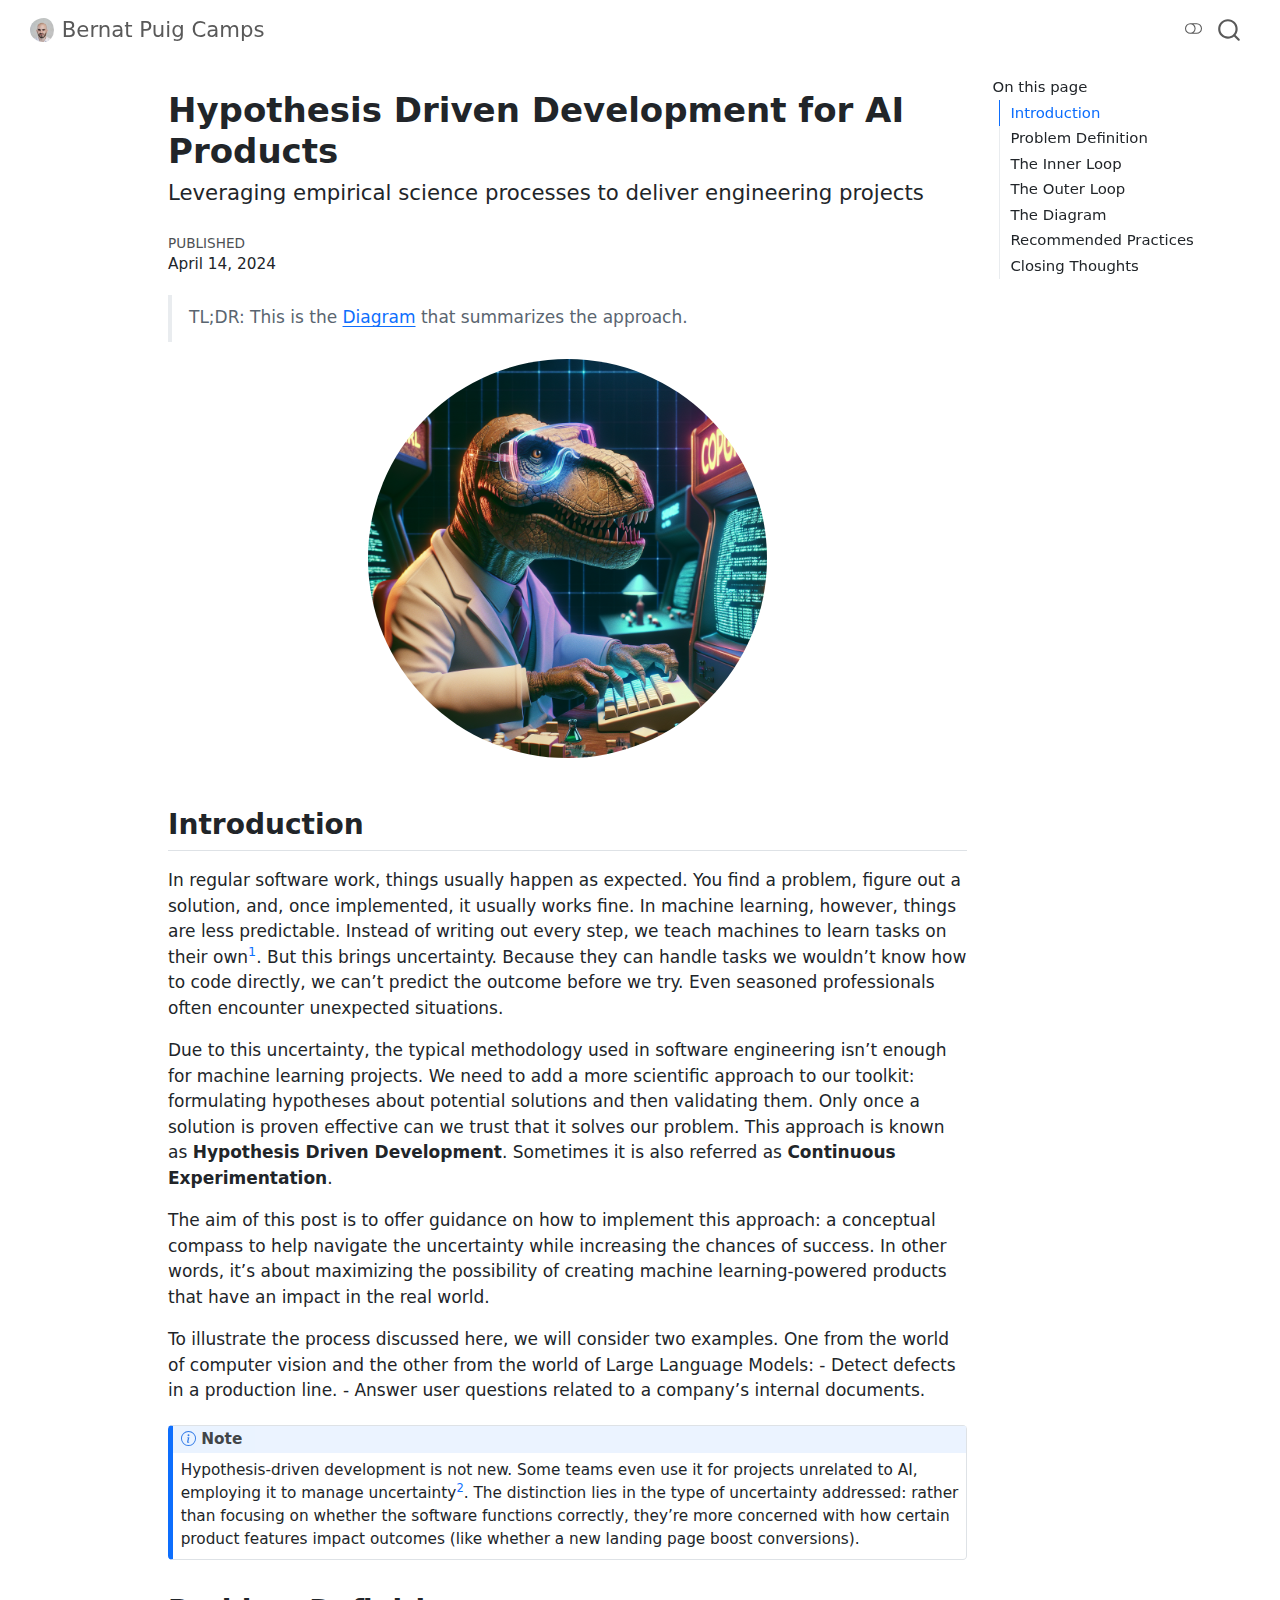
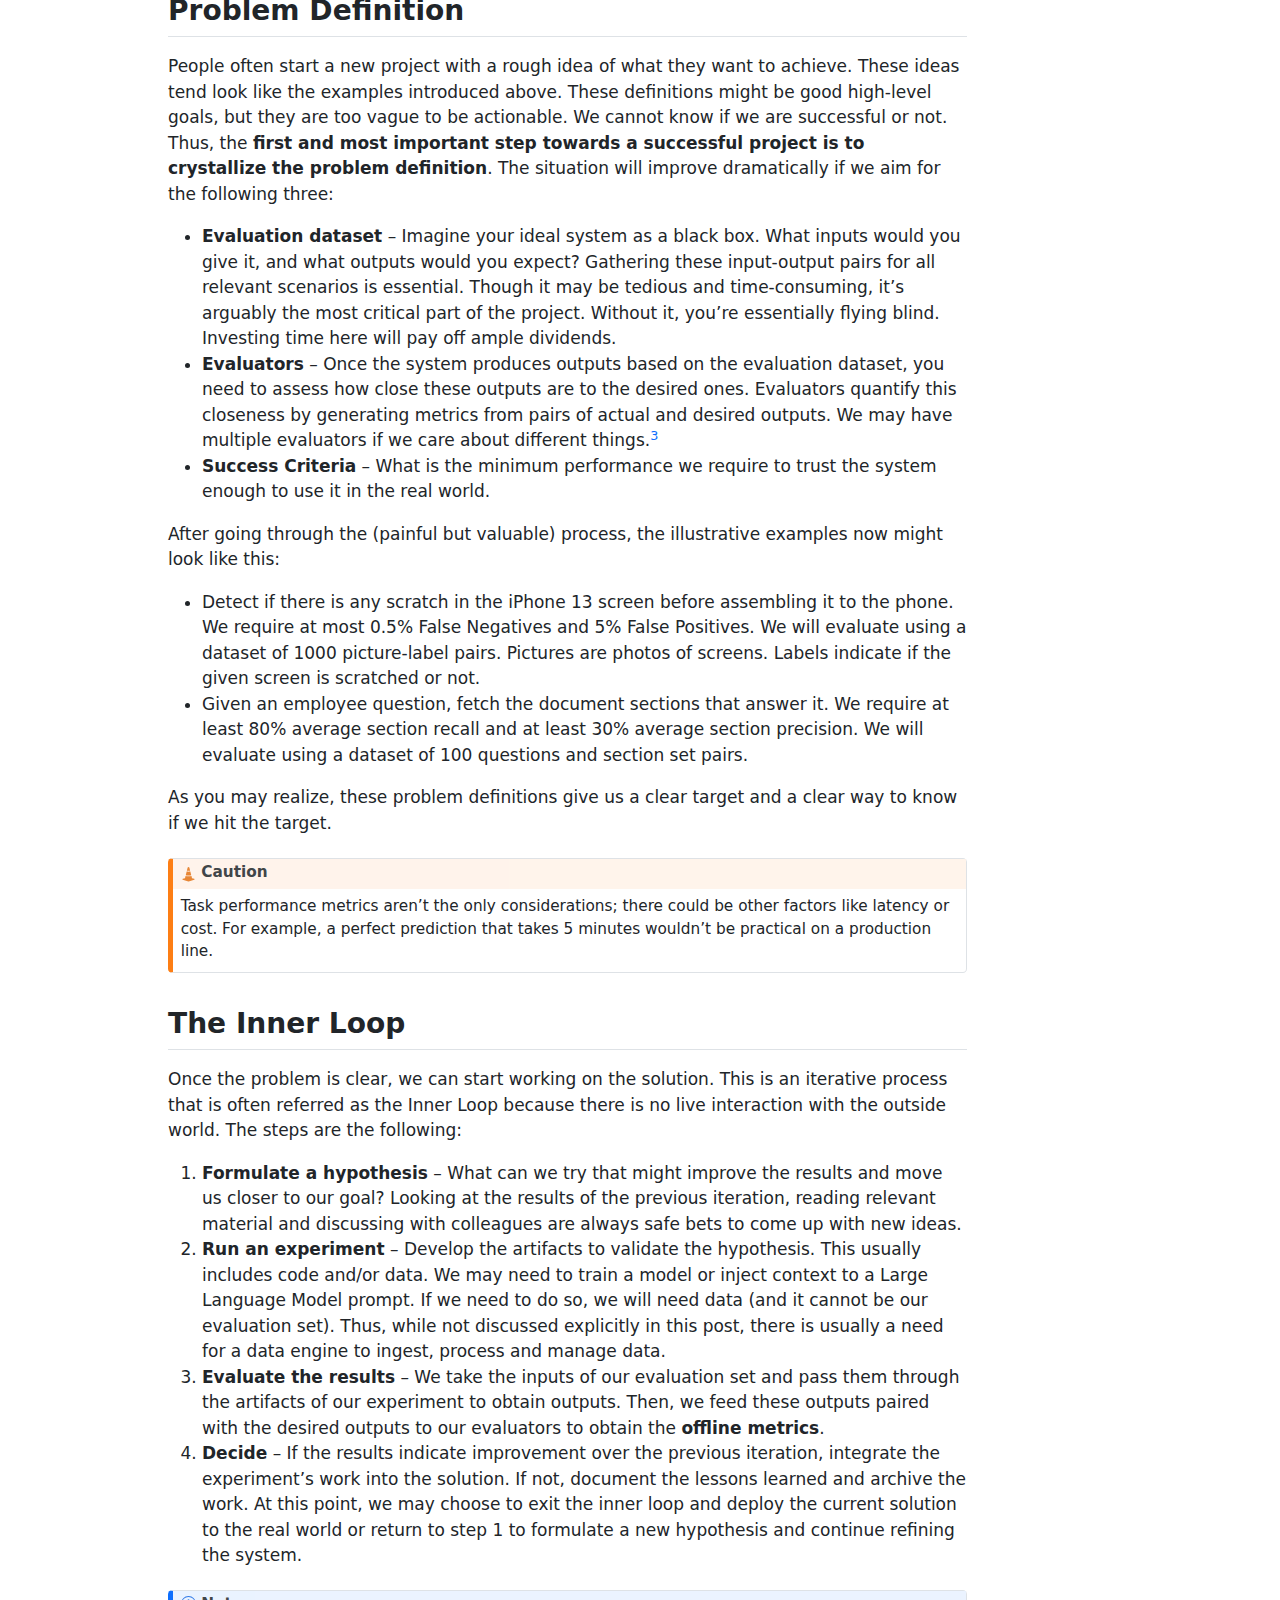
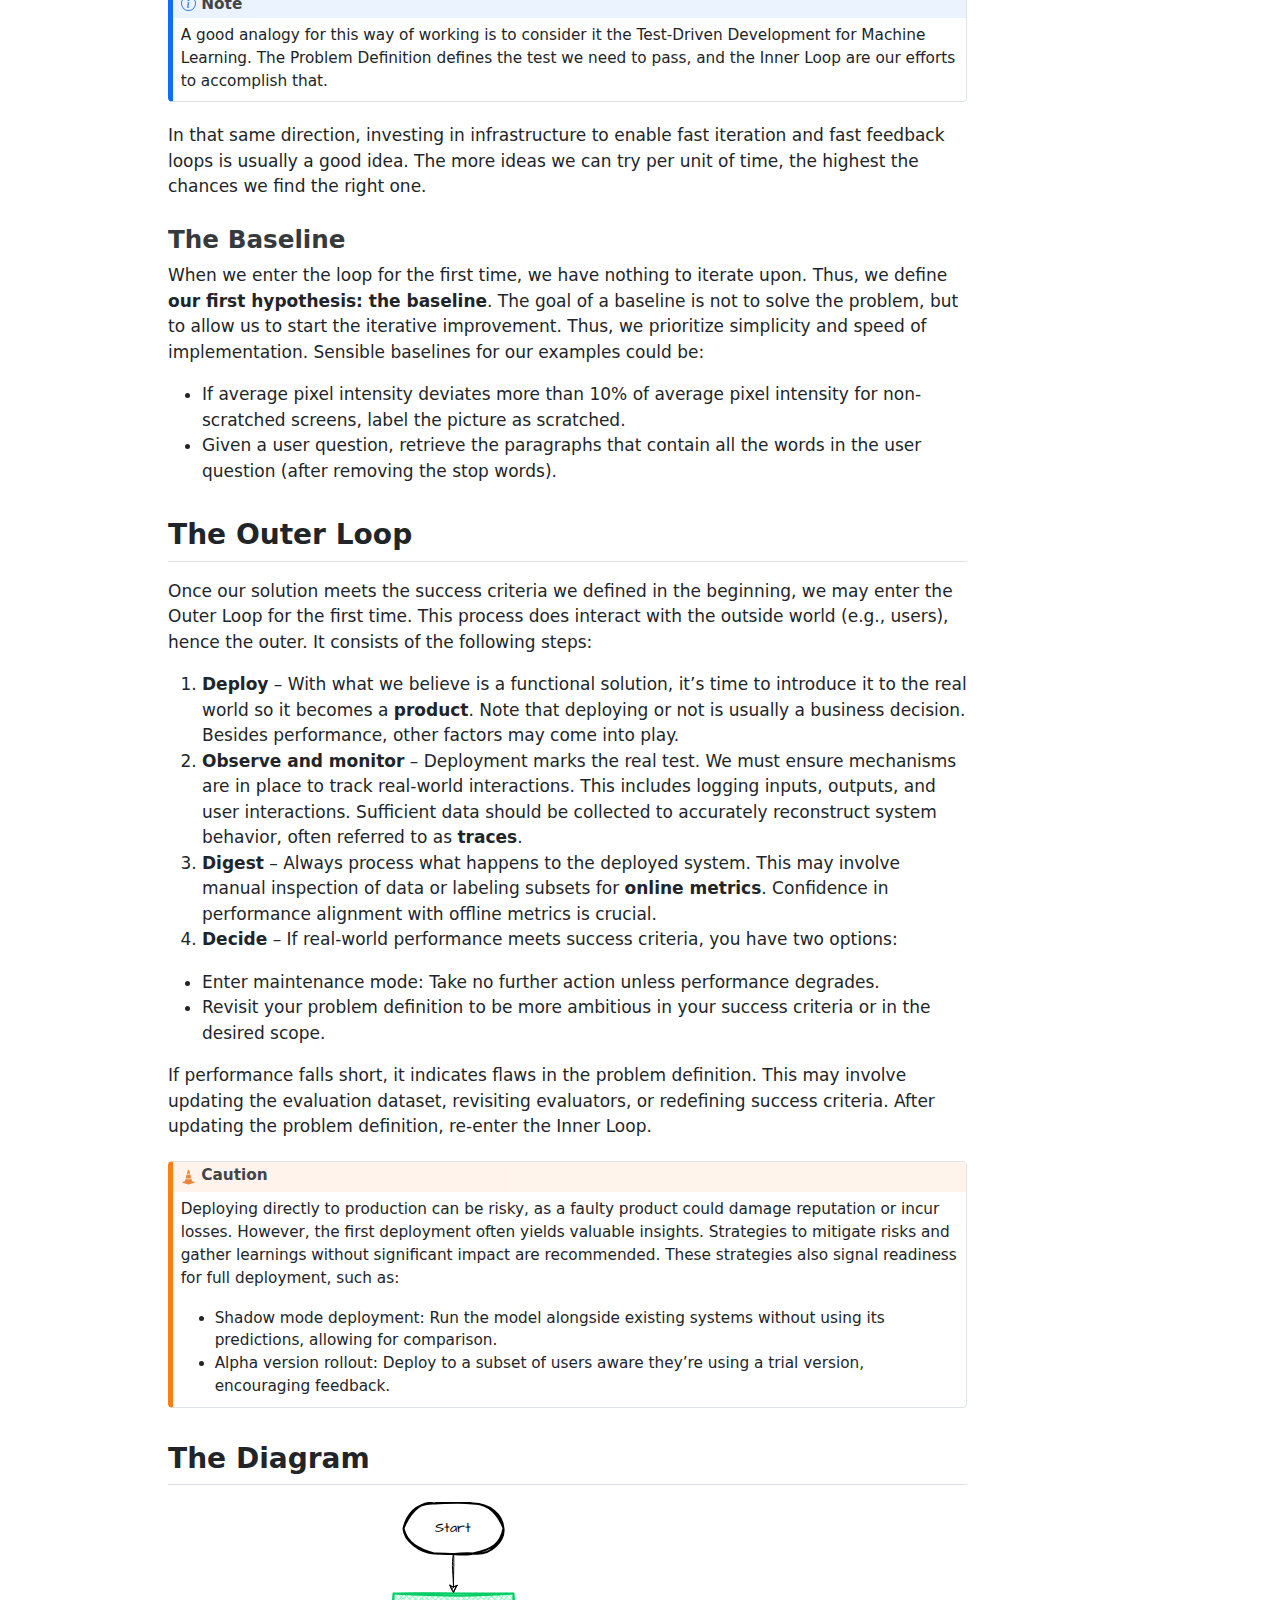
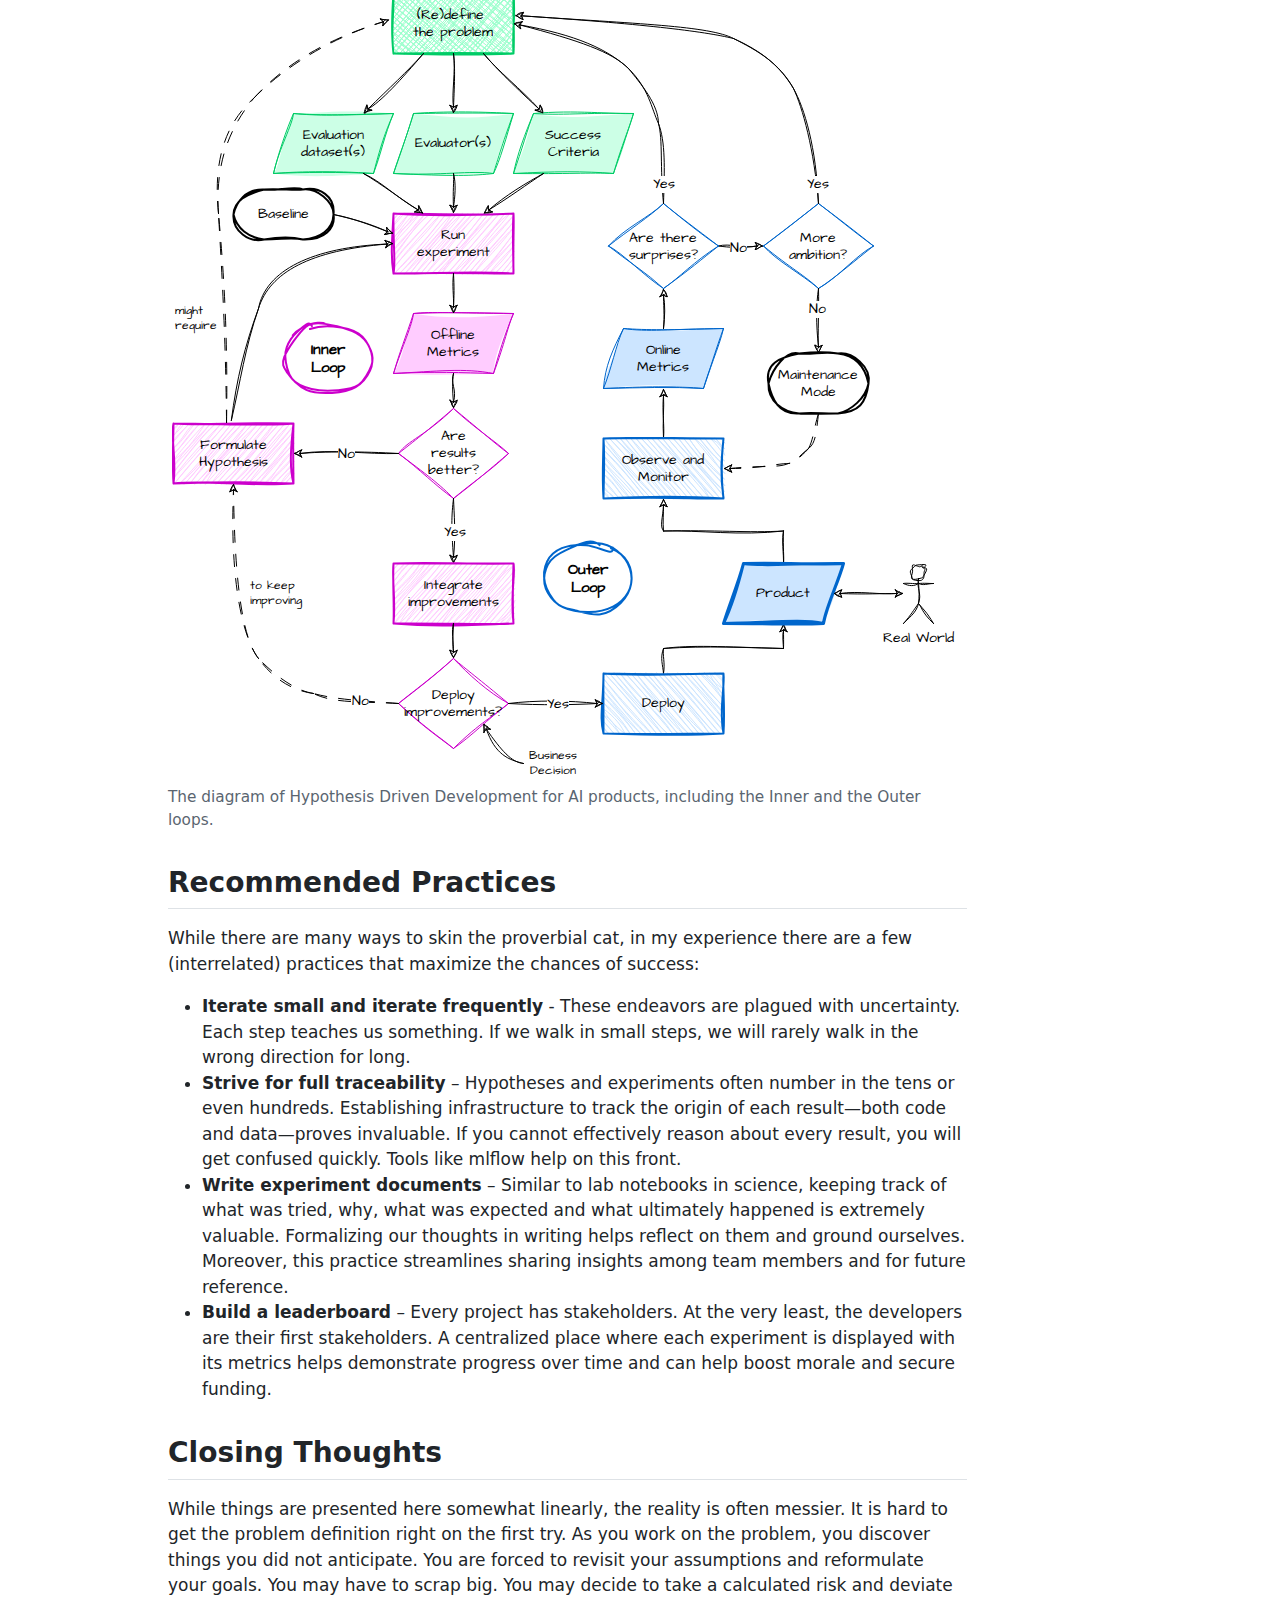
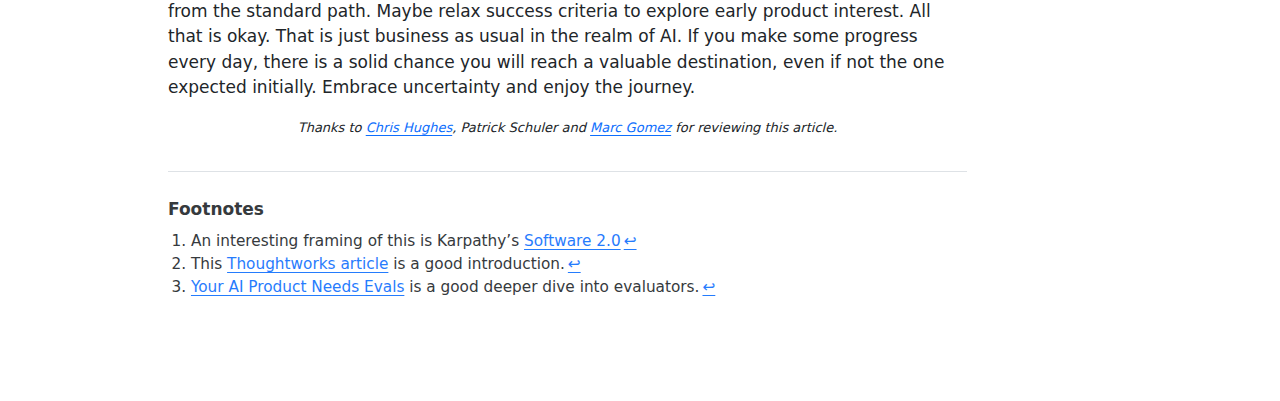
==== posts/hdd-for-ai/index.html @ e615d2a0 "Built site for gh-pages" ====
<!DOCTYPE html>
<html xmlns="http://www.w3.org/1999/xhtml" lang="en" xml:lang="en"><head>

<meta charset="utf-8">
<meta name="generator" content="quarto-1.4.552">

<meta name="viewport" content="width=device-width, initial-scale=1.0, user-scalable=yes">

<meta name="dcterms.date" content="2024-04-14">

<title>Bernat Puig Camps - Hypothesis Driven Development for AI Products</title>
<style>
code{white-space: pre-wrap;}
span.smallcaps{font-variant: small-caps;}
div.columns{display: flex; gap: min(4vw, 1.5em);}
div.column{flex: auto; overflow-x: auto;}
div.hanging-indent{margin-left: 1.5em; text-indent: -1.5em;}
ul.task-list{list-style: none;}
ul.task-list li input[type="checkbox"] {
  width: 0.8em;
  margin: 0 0.8em 0.2em -1em; /* quarto-specific, see https://github.com/quarto-dev/quarto-cli/issues/4556 */ 
  vertical-align: middle;
}
</style>


<script src="../../site_libs/quarto-nav/quarto-nav.js"></script>
<script src="../../site_libs/quarto-nav/headroom.min.js"></script>
<script src="../../site_libs/clipboard/clipboard.min.js"></script>
<script src="../../site_libs/quarto-search/autocomplete.umd.js"></script>
<script src="../../site_libs/quarto-search/fuse.min.js"></script>
<script src="../../site_libs/quarto-search/quarto-search.js"></script>
<meta name="quarto:offset" content="../../">
<link href="../../profile.jpg" rel="icon" type="image/jpeg">
<script src="../../site_libs/quarto-html/quarto.js"></script>
<script src="../../site_libs/quarto-html/popper.min.js"></script>
<script src="../../site_libs/quarto-html/tippy.umd.min.js"></script>
<script src="../../site_libs/quarto-html/anchor.min.js"></script>
<link href="../../site_libs/quarto-html/tippy.css" rel="stylesheet">
<link href="../../site_libs/quarto-html/quarto-syntax-highlighting.css" rel="stylesheet" class="quarto-color-scheme" id="quarto-text-highlighting-styles">
<link href="../../site_libs/quarto-html/quarto-syntax-highlighting-dark.css" rel="prefetch" class="quarto-color-scheme quarto-color-alternate" id="quarto-text-highlighting-styles">
<script src="../../site_libs/bootstrap/bootstrap.min.js"></script>
<link href="../../site_libs/bootstrap/bootstrap-icons.css" rel="stylesheet">
<link href="../../site_libs/bootstrap/bootstrap.min.css" rel="stylesheet" class="quarto-color-scheme" id="quarto-bootstrap" data-mode="light">
<link href="../../site_libs/bootstrap/bootstrap-dark.min.css" rel="prefetch" class="quarto-color-scheme quarto-color-alternate" id="quarto-bootstrap" data-mode="dark">
<script id="quarto-search-options" type="application/json">{
  "location": "navbar",
  "copy-button": false,
  "collapse-after": 3,
  "panel-placement": "end",
  "type": "overlay",
  "limit": 50,
  "keyboard-shortcut": [
    "f",
    "/",
    "s"
  ],
  "show-item-context": false,
  "language": {
    "search-no-results-text": "No results",
    "search-matching-documents-text": "matching documents",
    "search-copy-link-title": "Copy link to search",
    "search-hide-matches-text": "Hide additional matches",
    "search-more-match-text": "more match in this document",
    "search-more-matches-text": "more matches in this document",
    "search-clear-button-title": "Clear",
    "search-text-placeholder": "",
    "search-detached-cancel-button-title": "Cancel",
    "search-submit-button-title": "Submit",
    "search-label": "Search"
  }
}</script>


<link rel="stylesheet" href="../../styles.css">
</head>

<body class="nav-fixed">

<div id="quarto-search-results"></div>
  <header id="quarto-header" class="headroom fixed-top">
    <nav class="navbar navbar-expand-lg " data-bs-theme="dark">
      <div class="navbar-container container-fluid">
      <div class="navbar-brand-container mx-auto">
    <a href="../../index.html" class="navbar-brand navbar-brand-logo">
    <img src="../../profile.jpg" alt="" class="navbar-logo">
    </a>
    <a class="navbar-brand" href="../../index.html">
    <span class="navbar-title">Bernat Puig Camps</span>
    </a>
  </div>
        <div class="quarto-navbar-tools tools-end">
  <a href="" class="quarto-color-scheme-toggle quarto-navigation-tool  px-1" onclick="window.quartoToggleColorScheme(); return false;" title="Toggle dark mode"><i class="bi"></i></a>
</div>
          <div id="quarto-search" class="" title="Search"></div>
      </div> <!-- /container-fluid -->
    </nav>
</header>
<!-- content -->
<div id="quarto-content" class="quarto-container page-columns page-rows-contents page-layout-article page-navbar">
<!-- sidebar -->
<!-- margin-sidebar -->
    <div id="quarto-margin-sidebar" class="sidebar margin-sidebar">
        <nav id="TOC" role="doc-toc" class="toc-active">
    <h2 id="toc-title">On this page</h2>
   
  <ul>
  <li><a href="#introduction" id="toc-introduction" class="nav-link active" data-scroll-target="#introduction">Introduction</a></li>
  <li><a href="#problem-definition" id="toc-problem-definition" class="nav-link" data-scroll-target="#problem-definition">Problem Definition</a></li>
  <li><a href="#the-inner-loop" id="toc-the-inner-loop" class="nav-link" data-scroll-target="#the-inner-loop">The Inner Loop</a>
  <ul class="collapse">
  <li><a href="#the-baseline" id="toc-the-baseline" class="nav-link" data-scroll-target="#the-baseline">The Baseline</a></li>
  </ul></li>
  <li><a href="#the-outer-loop" id="toc-the-outer-loop" class="nav-link" data-scroll-target="#the-outer-loop">The Outer Loop</a></li>
  <li><a href="#the-diagram" id="toc-the-diagram" class="nav-link" data-scroll-target="#the-diagram">The Diagram</a></li>
  <li><a href="#recommended-practices" id="toc-recommended-practices" class="nav-link" data-scroll-target="#recommended-practices">Recommended Practices</a></li>
  <li><a href="#closing-thoughts" id="toc-closing-thoughts" class="nav-link" data-scroll-target="#closing-thoughts">Closing Thoughts</a></li>
  </ul>
</nav>
    </div>
<!-- main -->
<main class="content" id="quarto-document-content">

<header id="title-block-header" class="quarto-title-block default">
<div class="quarto-title">
<h1 class="title">Hypothesis Driven Development for AI Products</h1>
<p class="subtitle lead">Leveraging empirical science processes to deliver engineering projects</p>
</div>



<div class="quarto-title-meta">

    
    <div>
    <div class="quarto-title-meta-heading">Published</div>
    <div class="quarto-title-meta-contents">
      <p class="date">April 14, 2024</p>
    </div>
  </div>
  
    
  </div>
  


</header>


<blockquote class="blockquote">
<p>TL;DR: This is the <a href="#the-diagram">Diagram</a> that summarizes the approach.</p>
</blockquote>
<div class="post-thumbnail">
<p><img src="hdd_ai_thumbnail.png" class="img-fluid"></p>
</div>
<section id="introduction" class="level2">
<h2 class="anchored" data-anchor-id="introduction">Introduction</h2>
<p>In regular software work, things usually happen as expected. You find a problem, figure out a solution, and, once implemented, it usually works fine. In machine learning, however, things are less predictable. Instead of writing out every step, we teach machines to learn tasks on their own<a href="#fn1" class="footnote-ref" id="fnref1" role="doc-noteref"><sup>1</sup></a>. But this brings uncertainty. Because they can handle tasks we wouldn’t know how to code directly, we can’t predict the outcome before we try. Even seasoned professionals often encounter unexpected situations.</p>
<p>Due to this uncertainty, the typical methodology used in software engineering isn’t enough for machine learning projects. We need to add a more scientific approach to our toolkit: formulating hypotheses about potential solutions and then validating them. Only once a solution is proven effective can we trust that it solves our problem. This approach is known as <strong>Hypothesis Driven Development</strong>. Sometimes it is also referred as <strong>Continuous Experimentation</strong>.</p>
<p>The aim of this post is to offer guidance on how to implement this approach: a conceptual compass to help navigate the uncertainty while increasing the chances of success. In other words, it’s about maximizing the possibility of creating machine learning-powered products that have an impact in the real world.</p>
<p>To illustrate the process discussed here, we will consider two examples. One from the world of computer vision and the other from the world of Large Language Models: - Detect defects in a production line. - Answer user questions related to a company’s internal documents.</p>
<div class="callout callout-style-default callout-note callout-titled">
<div class="callout-header d-flex align-content-center">
<div class="callout-icon-container">
<i class="callout-icon"></i>
</div>
<div class="callout-title-container flex-fill">
Note
</div>
</div>
<div class="callout-body-container callout-body">
<p>Hypothesis-driven development is not new. Some teams even use it for projects unrelated to AI, employing it to manage uncertainty<a href="#fn2" class="footnote-ref" id="fnref2" role="doc-noteref"><sup>2</sup></a>. The distinction lies in the type of uncertainty addressed: rather than focusing on whether the software functions correctly, they’re more concerned with how certain product features impact outcomes (like whether a new landing page boost conversions).</p>
</div>
</div>
</section>
<section id="problem-definition" class="level2">
<h2 class="anchored" data-anchor-id="problem-definition">Problem Definition</h2>
<p>People often start a new project with a rough idea of what they want to achieve. These ideas tend look like the examples introduced above. These definitions might be good high-level goals, but they are too vague to be actionable. We cannot know if we are successful or not. Thus, the <strong>first and most important step towards a successful project is to crystallize the problem definition</strong>. The situation will improve dramatically if we aim for the following three:</p>
<ul>
<li><strong>Evaluation dataset</strong> – Imagine your ideal system as a black box. What inputs would you give it, and what outputs would you expect? Gathering these input-output pairs for all relevant scenarios is essential. Though it may be tedious and time-consuming, it’s arguably the most critical part of the project. Without it, you’re essentially flying blind. Investing time here will pay off ample dividends.</li>
<li><strong>Evaluators</strong> – Once the system produces outputs based on the evaluation dataset, you need to assess how close these outputs are to the desired ones. Evaluators quantify this closeness by generating metrics from pairs of actual and desired outputs. We may have multiple evaluators if we care about different things.<a href="#fn3" class="footnote-ref" id="fnref3" role="doc-noteref"><sup>3</sup></a></li>
<li><strong>Success Criteria</strong> – What is the minimum performance we require to trust the system enough to use it in the real world.</li>
</ul>
<p>After going through the (painful but valuable) process, the illustrative examples now might look like this:</p>
<ul>
<li>Detect if there is any scratch in the iPhone 13 screen before assembling it to the phone. We require at most 0.5% False Negatives and 5% False Positives. We will evaluate using a dataset of 1000 picture-label pairs. Pictures are photos of screens. Labels indicate if the given screen is scratched or not.</li>
<li>Given an employee question, fetch the document sections that answer it. We require at least 80% average section recall and at least 30% average section precision. We will evaluate using a dataset of 100 questions and section set pairs.</li>
</ul>
<p>As you may realize, these problem definitions give us a clear target and a clear way to know if we hit the target.</p>
<div class="callout callout-style-default callout-caution callout-titled">
<div class="callout-header d-flex align-content-center">
<div class="callout-icon-container">
<i class="callout-icon"></i>
</div>
<div class="callout-title-container flex-fill">
Caution
</div>
</div>
<div class="callout-body-container callout-body">
<p>Task performance metrics aren’t the only considerations; there could be other factors like latency or cost. For example, a perfect prediction that takes 5 minutes wouldn’t be practical on a production line.</p>
</div>
</div>
</section>
<section id="the-inner-loop" class="level2">
<h2 class="anchored" data-anchor-id="the-inner-loop">The Inner Loop</h2>
<p>Once the problem is clear, we can start working on the solution. This is an iterative process that is often referred as the Inner Loop because there is no live interaction with the outside world. The steps are the following:</p>
<ol type="1">
<li><strong>Formulate a hypothesis</strong> – What can we try that might improve the results and move us closer to our goal? Looking at the results of the previous iteration, reading relevant material and discussing with colleagues are always safe bets to come up with new ideas.</li>
<li><strong>Run an experiment</strong> – Develop the artifacts to validate the hypothesis. This usually includes code and/or data. We may need to train a model or inject context to a Large Language Model prompt. If we need to do so, we will need data (and it cannot be our evaluation set). Thus, while not discussed explicitly in this post, there is usually a need for a data engine to ingest, process and manage data.</li>
<li><strong>Evaluate the results</strong> – We take the inputs of our evaluation set and pass them through the artifacts of our experiment to obtain outputs. Then, we feed these outputs paired with the desired outputs to our evaluators to obtain the <strong>offline metrics</strong>.</li>
<li><strong>Decide</strong> – If the results indicate improvement over the previous iteration, integrate the experiment’s work into the solution. If not, document the lessons learned and archive the work. At this point, we may choose to exit the inner loop and deploy the current solution to the real world or return to step 1 to formulate a new hypothesis and continue refining the system.</li>
</ol>
<div class="callout callout-style-default callout-note callout-titled">
<div class="callout-header d-flex align-content-center">
<div class="callout-icon-container">
<i class="callout-icon"></i>
</div>
<div class="callout-title-container flex-fill">
Note
</div>
</div>
<div class="callout-body-container callout-body">
<p>A good analogy for this way of working is to consider it the Test-Driven Development for Machine Learning. The Problem Definition defines the test we need to pass, and the Inner Loop are our efforts to accomplish that.</p>
</div>
</div>
<p>In that same direction, investing in infrastructure to enable fast iteration and fast feedback loops is usually a good idea. The more ideas we can try per unit of time, the highest the chances we find the right one.</p>
<section id="the-baseline" class="level3">
<h3 class="anchored" data-anchor-id="the-baseline">The Baseline</h3>
<p>When we enter the loop for the first time, we have nothing to iterate upon. Thus, we define <strong>our first hypothesis: the baseline</strong>. The goal of a baseline is not to solve the problem, but to allow us to start the iterative improvement. Thus, we prioritize simplicity and speed of implementation. Sensible baselines for our examples could be:</p>
<ul>
<li>If average pixel intensity deviates more than 10% of average pixel intensity for non-scratched screens, label the picture as scratched.</li>
<li>Given a user question, retrieve the paragraphs that contain all the words in the user question (after removing the stop words).</li>
</ul>
</section>
</section>
<section id="the-outer-loop" class="level2">
<h2 class="anchored" data-anchor-id="the-outer-loop">The Outer Loop</h2>
<p>Once our solution meets the success criteria we defined in the beginning, we may enter the Outer Loop for the first time. This process does interact with the outside world (e.g., users), hence the outer. It consists of the following steps:</p>
<ol type="1">
<li><strong>Deploy</strong> – With what we believe is a functional solution, it’s time to introduce it to the real world so it becomes a <strong>product</strong>. Note that deploying or not is usually a business decision. Besides performance, other factors may come into play.</li>
<li><strong>Observe and monitor</strong> – Deployment marks the real test. We must ensure mechanisms are in place to track real-world interactions. This includes logging inputs, outputs, and user interactions. Sufficient data should be collected to accurately reconstruct system behavior, often referred to as <strong>traces</strong>.</li>
<li><strong>Digest</strong> – Always process what happens to the deployed system. This may involve manual inspection of data or labeling subsets for <strong>online metrics</strong>. Confidence in performance alignment with offline metrics is crucial.</li>
<li><strong>Decide</strong> – If real-world performance meets success criteria, you have two options:</li>
</ol>
<ul>
<li>Enter maintenance mode: Take no further action unless performance degrades.</li>
<li>Revisit your problem definition to be more ambitious in your success criteria or in the desired scope.</li>
</ul>
<p>If performance falls short, it indicates flaws in the problem definition. This may involve updating the evaluation dataset, revisiting evaluators, or redefining success criteria. After updating the problem definition, re-enter the Inner Loop.</p>
<div class="callout callout-style-default callout-caution callout-titled">
<div class="callout-header d-flex align-content-center">
<div class="callout-icon-container">
<i class="callout-icon"></i>
</div>
<div class="callout-title-container flex-fill">
Caution
</div>
</div>
<div class="callout-body-container callout-body">
<p>Deploying directly to production can be risky, as a faulty product could damage reputation or incur losses. However, the first deployment often yields valuable insights. Strategies to mitigate risks and gather learnings without significant impact are recommended. These strategies also signal readiness for full deployment, such as:</p>
<ul>
<li>Shadow mode deployment: Run the model alongside existing systems without using its predictions, allowing for comparison.</li>
<li>Alpha version rollout: Deploy to a subset of users aware they’re using a trial version, encouraging feedback.</li>
</ul>
</div>
</div>
</section>
<section id="the-diagram" class="level2">
<h2 class="anchored" data-anchor-id="the-diagram">The Diagram</h2>
<div class="quarto-figure quarto-figure-center">
<figure class="figure">
<p><img src="hdd_ai_diagram.svg" class="img-fluid figure-img"></p>
<figcaption>The diagram of Hypothesis Driven Development for AI products, including the Inner and the Outer loops.</figcaption>
</figure>
</div>
</section>
<section id="recommended-practices" class="level2">
<h2 class="anchored" data-anchor-id="recommended-practices">Recommended Practices</h2>
<p>While there are many ways to skin the proverbial cat, in my experience there are a few (interrelated) practices that maximize the chances of success:</p>
<ul>
<li><strong>Iterate small and iterate frequently</strong> - These endeavors are plagued with uncertainty. Each step teaches us something. If we walk in small steps, we will rarely walk in the wrong direction for long.</li>
<li><strong>Strive for full traceability</strong> – Hypotheses and experiments often number in the tens or even hundreds. Establishing infrastructure to track the origin of each result—both code and data—proves invaluable. If you cannot effectively reason about every result, you will get confused quickly. Tools like mlflow help on this front.</li>
<li><strong>Write experiment documents</strong> – Similar to lab notebooks in science, keeping track of what was tried, why, what was expected and what ultimately happened is extremely valuable. Formalizing our thoughts in writing helps reflect on them and ground ourselves. Moreover, this practice streamlines sharing insights among team members and for future reference.</li>
<li><strong>Build a leaderboard</strong> – Every project has stakeholders. At the very least, the developers are their first stakeholders. A centralized place where each experiment is displayed with its metrics helps demonstrate progress over time and can help boost morale and secure funding.</li>
</ul>
</section>
<section id="closing-thoughts" class="level2">
<h2 class="anchored" data-anchor-id="closing-thoughts">Closing Thoughts</h2>
<p>While things are presented here somewhat linearly, the reality is often messier. It is hard to get the problem definition right on the first try. As you work on the problem, you discover things you did not anticipate. You are forced to revisit your assumptions and reformulate your goals. You may have to scrap big. You may decide to take a calculated risk and deviate from the standard path. Maybe relax success criteria to explore early product interest. All that is okay. That is just business as usual in the realm of AI. If you make some progress every day, there is a solid chance you will reach a valuable destination, even if not the one expected initially. Embrace uncertainty and enjoy the journey.</p>
<div class="acknowledgements">
<p>Thanks to <a href="https://medium.com/@chris.p.hughes10">Chris Hughes</a>, Patrick Schuler and <a href="https://www.linkedin.com/in/marcgomez/">Marc Gomez</a> for reviewing this article.</p>
</div>


</section>


<div id="quarto-appendix" class="default"><section id="footnotes" class="footnotes footnotes-end-of-document" role="doc-endnotes"><h2 class="anchored quarto-appendix-heading">Footnotes</h2>

<ol>
<li id="fn1"><p>An interesting framing of this is Karpathy’s <a href="https://karpathy.medium.com/software-2-0-a64152b37c35">Software 2.0</a><a href="#fnref1" class="footnote-back" role="doc-backlink">↩︎</a></p></li>
<li id="fn2"><p>This <a href="https://www.thoughtworks.com/insights/articles/how-implement-hypothesis-driven-development">Thoughtworks article</a> is a good introduction.<a href="#fnref2" class="footnote-back" role="doc-backlink">↩︎</a></p></li>
<li id="fn3"><p><a href="https://hamel.dev/blog/posts/evals/">Your AI Product Needs Evals</a> is a good deeper dive into evaluators.<a href="#fnref3" class="footnote-back" role="doc-backlink">↩︎</a></p></li>
</ol>
</section></div></main> <!-- /main -->
<script id="quarto-html-after-body" type="application/javascript">
window.document.addEventListener("DOMContentLoaded", function (event) {
  const toggleBodyColorMode = (bsSheetEl) => {
    const mode = bsSheetEl.getAttribute("data-mode");
    const bodyEl = window.document.querySelector("body");
    if (mode === "dark") {
      bodyEl.classList.add("quarto-dark");
      bodyEl.classList.remove("quarto-light");
    } else {
      bodyEl.classList.add("quarto-light");
      bodyEl.classList.remove("quarto-dark");
    }
  }
  const toggleBodyColorPrimary = () => {
    const bsSheetEl = window.document.querySelector("link#quarto-bootstrap");
    if (bsSheetEl) {
      toggleBodyColorMode(bsSheetEl);
    }
  }
  toggleBodyColorPrimary();  
  const disableStylesheet = (stylesheets) => {
    for (let i=0; i < stylesheets.length; i++) {
      const stylesheet = stylesheets[i];
      stylesheet.rel = 'prefetch';
    }
  }
  const enableStylesheet = (stylesheets) => {
    for (let i=0; i < stylesheets.length; i++) {
      const stylesheet = stylesheets[i];
      stylesheet.rel = 'stylesheet';
    }
  }
  const manageTransitions = (selector, allowTransitions) => {
    const els = window.document.querySelectorAll(selector);
    for (let i=0; i < els.length; i++) {
      const el = els[i];
      if (allowTransitions) {
        el.classList.remove('notransition');
      } else {
        el.classList.add('notransition');
      }
    }
  }
  const toggleGiscusIfUsed = (isAlternate, darkModeDefault) => {
    const baseTheme = document.querySelector('#giscus-base-theme')?.value ?? 'light';
    const alternateTheme = document.querySelector('#giscus-alt-theme')?.value ?? 'dark';
    let newTheme = '';
    if(darkModeDefault) {
      newTheme = isAlternate ? baseTheme : alternateTheme;
    } else {
      newTheme = isAlternate ? alternateTheme : baseTheme;
    }
    const changeGiscusTheme = () => {
      // From: https://github.com/giscus/giscus/issues/336
      const sendMessage = (message) => {
        const iframe = document.querySelector('iframe.giscus-frame');
        if (!iframe) return;
        iframe.contentWindow.postMessage({ giscus: message }, 'https://giscus.app');
      }
      sendMessage({
        setConfig: {
          theme: newTheme
        }
      });
    }
    const isGiscussLoaded = window.document.querySelector('iframe.giscus-frame') !== null;
    if (isGiscussLoaded) {
      changeGiscusTheme();
    }
  }
  const toggleColorMode = (alternate) => {
    // Switch the stylesheets
    const alternateStylesheets = window.document.querySelectorAll('link.quarto-color-scheme.quarto-color-alternate');
    manageTransitions('#quarto-margin-sidebar .nav-link', false);
    if (alternate) {
      enableStylesheet(alternateStylesheets);
      for (const sheetNode of alternateStylesheets) {
        if (sheetNode.id === "quarto-bootstrap") {
          toggleBodyColorMode(sheetNode);
        }
      }
    } else {
      disableStylesheet(alternateStylesheets);
      toggleBodyColorPrimary();
    }
    manageTransitions('#quarto-margin-sidebar .nav-link', true);
    // Switch the toggles
    const toggles = window.document.querySelectorAll('.quarto-color-scheme-toggle');
    for (let i=0; i < toggles.length; i++) {
      const toggle = toggles[i];
      if (toggle) {
        if (alternate) {
          toggle.classList.add("alternate");     
        } else {
          toggle.classList.remove("alternate");
        }
      }
    }
    // Hack to workaround the fact that safari doesn't
    // properly recolor the scrollbar when toggling (#1455)
    if (navigator.userAgent.indexOf('Safari') > 0 && navigator.userAgent.indexOf('Chrome') == -1) {
      manageTransitions("body", false);
      window.scrollTo(0, 1);
      setTimeout(() => {
        window.scrollTo(0, 0);
        manageTransitions("body", true);
      }, 40);  
    }
  }
  const isFileUrl = () => { 
    return window.location.protocol === 'file:';
  }
  const hasAlternateSentinel = () => {  
    let styleSentinel = getColorSchemeSentinel();
    if (styleSentinel !== null) {
      return styleSentinel === "alternate";
    } else {
      return false;
    }
  }
  const setStyleSentinel = (alternate) => {
    const value = alternate ? "alternate" : "default";
    if (!isFileUrl()) {
      window.localStorage.setItem("quarto-color-scheme", value);
    } else {
      localAlternateSentinel = value;
    }
  }
  const getColorSchemeSentinel = () => {
    if (!isFileUrl()) {
      const storageValue = window.localStorage.getItem("quarto-color-scheme");
      return storageValue != null ? storageValue : localAlternateSentinel;
    } else {
      return localAlternateSentinel;
    }
  }
  const darkModeDefault = false;
  let localAlternateSentinel = darkModeDefault ? 'alternate' : 'default';
  // Dark / light mode switch
  window.quartoToggleColorScheme = () => {
    // Read the current dark / light value 
    let toAlternate = !hasAlternateSentinel();
    toggleColorMode(toAlternate);
    setStyleSentinel(toAlternate);
    toggleGiscusIfUsed(toAlternate, darkModeDefault);
  };
  // Ensure there is a toggle, if there isn't float one in the top right
  if (window.document.querySelector('.quarto-color-scheme-toggle') === null) {
    const a = window.document.createElement('a');
    a.classList.add('top-right');
    a.classList.add('quarto-color-scheme-toggle');
    a.href = "";
    a.onclick = function() { try { window.quartoToggleColorScheme(); } catch {} return false; };
    const i = window.document.createElement("i");
    i.classList.add('bi');
    a.appendChild(i);
    window.document.body.appendChild(a);
  }
  // Switch to dark mode if need be
  if (hasAlternateSentinel()) {
    toggleColorMode(true);
  } else {
    toggleColorMode(false);
  }
  const icon = "";
  const anchorJS = new window.AnchorJS();
  anchorJS.options = {
    placement: 'right',
    icon: icon
  };
  anchorJS.add('.anchored');
  const isCodeAnnotation = (el) => {
    for (const clz of el.classList) {
      if (clz.startsWith('code-annotation-')) {                     
        return true;
      }
    }
    return false;
  }
  const clipboard = new window.ClipboardJS('.code-copy-button', {
    text: function(trigger) {
      const codeEl = trigger.previousElementSibling.cloneNode(true);
      for (const childEl of codeEl.children) {
        if (isCodeAnnotation(childEl)) {
          childEl.remove();
        }
      }
      return codeEl.innerText;
    }
  });
  clipboard.on('success', function(e) {
    // button target
    const button = e.trigger;
    // don't keep focus
    button.blur();
    // flash "checked"
    button.classList.add('code-copy-button-checked');
    var currentTitle = button.getAttribute("title");
    button.setAttribute("title", "Copied!");
    let tooltip;
    if (window.bootstrap) {
      button.setAttribute("data-bs-toggle", "tooltip");
      button.setAttribute("data-bs-placement", "left");
      button.setAttribute("data-bs-title", "Copied!");
      tooltip = new bootstrap.Tooltip(button, 
        { trigger: "manual", 
          customClass: "code-copy-button-tooltip",
          offset: [0, -8]});
      tooltip.show();    
    }
    setTimeout(function() {
      if (tooltip) {
        tooltip.hide();
        button.removeAttribute("data-bs-title");
        button.removeAttribute("data-bs-toggle");
        button.removeAttribute("data-bs-placement");
      }
      button.setAttribute("title", currentTitle);
      button.classList.remove('code-copy-button-checked');
    }, 1000);
    // clear code selection
    e.clearSelection();
  });
    var localhostRegex = new RegExp(/^(?:http|https):\/\/localhost\:?[0-9]*\//);
    var mailtoRegex = new RegExp(/^mailto:/);
      var filterRegex = new RegExp("https:\/\/bepuca\.github\.io\/bernat-blog\/");
    var isInternal = (href) => {
        return filterRegex.test(href) || localhostRegex.test(href) || mailtoRegex.test(href);
    }
    // Inspect non-navigation links and adorn them if external
 	var links = window.document.querySelectorAll('a[href]:not(.nav-link):not(.navbar-brand):not(.toc-action):not(.sidebar-link):not(.sidebar-item-toggle):not(.pagination-link):not(.no-external):not([aria-hidden]):not(.dropdown-item):not(.quarto-navigation-tool)');
    for (var i=0; i<links.length; i++) {
      const link = links[i];
      if (!isInternal(link.href)) {
        // undo the damage that might have been done by quarto-nav.js in the case of
        // links that we want to consider external
        if (link.dataset.originalHref !== undefined) {
          link.href = link.dataset.originalHref;
        }
      }
    }
  function tippyHover(el, contentFn, onTriggerFn, onUntriggerFn) {
    const config = {
      allowHTML: true,
      maxWidth: 500,
      delay: 100,
      arrow: false,
      appendTo: function(el) {
          return el.parentElement;
      },
      interactive: true,
      interactiveBorder: 10,
      theme: 'quarto',
      placement: 'bottom-start',
    };
    if (contentFn) {
      config.content = contentFn;
    }
    if (onTriggerFn) {
      config.onTrigger = onTriggerFn;
    }
    if (onUntriggerFn) {
      config.onUntrigger = onUntriggerFn;
    }
    window.tippy(el, config); 
  }
  const noterefs = window.document.querySelectorAll('a[role="doc-noteref"]');
  for (var i=0; i<noterefs.length; i++) {
    const ref = noterefs[i];
    tippyHover(ref, function() {
      // use id or data attribute instead here
      let href = ref.getAttribute('data-footnote-href') || ref.getAttribute('href');
      try { href = new URL(href).hash; } catch {}
      const id = href.replace(/^#\/?/, "");
      const note = window.document.getElementById(id);
      if (note) {
        return note.innerHTML;
      } else {
        return "";
      }
    });
  }
  const xrefs = window.document.querySelectorAll('a.quarto-xref');
  const processXRef = (id, note) => {
    // Strip column container classes
    const stripColumnClz = (el) => {
      el.classList.remove("page-full", "page-columns");
      if (el.children) {
        for (const child of el.children) {
          stripColumnClz(child);
        }
      }
    }
    stripColumnClz(note)
    if (id === null || id.startsWith('sec-')) {
      // Special case sections, only their first couple elements
      const container = document.createElement("div");
      if (note.children && note.children.length > 2) {
        container.appendChild(note.children[0].cloneNode(true));
        for (let i = 1; i < note.children.length; i++) {
          const child = note.children[i];
          if (child.tagName === "P" && child.innerText === "") {
            continue;
          } else {
            container.appendChild(child.cloneNode(true));
            break;
          }
        }
        if (window.Quarto?.typesetMath) {
          window.Quarto.typesetMath(container);
        }
        return container.innerHTML
      } else {
        if (window.Quarto?.typesetMath) {
          window.Quarto.typesetMath(note);
        }
        return note.innerHTML;
      }
    } else {
      // Remove any anchor links if they are present
      const anchorLink = note.querySelector('a.anchorjs-link');
      if (anchorLink) {
        anchorLink.remove();
      }
      if (window.Quarto?.typesetMath) {
        window.Quarto.typesetMath(note);
      }
      // TODO in 1.5, we should make sure this works without a callout special case
      if (note.classList.contains("callout")) {
        return note.outerHTML;
      } else {
        return note.innerHTML;
      }
    }
  }
  for (var i=0; i<xrefs.length; i++) {
    const xref = xrefs[i];
    tippyHover(xref, undefined, function(instance) {
      instance.disable();
      let url = xref.getAttribute('href');
      let hash = undefined; 
      if (url.startsWith('#')) {
        hash = url;
      } else {
        try { hash = new URL(url).hash; } catch {}
      }
      if (hash) {
        const id = hash.replace(/^#\/?/, "");
        const note = window.document.getElementById(id);
        if (note !== null) {
          try {
            const html = processXRef(id, note.cloneNode(true));
            instance.setContent(html);
          } finally {
            instance.enable();
            instance.show();
          }
        } else {
          // See if we can fetch this
          fetch(url.split('#')[0])
          .then(res => res.text())
          .then(html => {
            const parser = new DOMParser();
            const htmlDoc = parser.parseFromString(html, "text/html");
            const note = htmlDoc.getElementById(id);
            if (note !== null) {
              const html = processXRef(id, note);
              instance.setContent(html);
            } 
          }).finally(() => {
            instance.enable();
            instance.show();
          });
        }
      } else {
        // See if we can fetch a full url (with no hash to target)
        // This is a special case and we should probably do some content thinning / targeting
        fetch(url)
        .then(res => res.text())
        .then(html => {
          const parser = new DOMParser();
          const htmlDoc = parser.parseFromString(html, "text/html");
          const note = htmlDoc.querySelector('main.content');
          if (note !== null) {
            // This should only happen for chapter cross references
            // (since there is no id in the URL)
            // remove the first header
            if (note.children.length > 0 && note.children[0].tagName === "HEADER") {
              note.children[0].remove();
            }
            const html = processXRef(null, note);
            instance.setContent(html);
          } 
        }).finally(() => {
          instance.enable();
          instance.show();
        });
      }
    }, function(instance) {
    });
  }
      let selectedAnnoteEl;
      const selectorForAnnotation = ( cell, annotation) => {
        let cellAttr = 'data-code-cell="' + cell + '"';
        let lineAttr = 'data-code-annotation="' +  annotation + '"';
        const selector = 'span[' + cellAttr + '][' + lineAttr + ']';
        return selector;
      }
      const selectCodeLines = (annoteEl) => {
        const doc = window.document;
        const targetCell = annoteEl.getAttribute("data-target-cell");
        const targetAnnotation = annoteEl.getAttribute("data-target-annotation");
        const annoteSpan = window.document.querySelector(selectorForAnnotation(targetCell, targetAnnotation));
        const lines = annoteSpan.getAttribute("data-code-lines").split(",");
        const lineIds = lines.map((line) => {
          return targetCell + "-" + line;
        })
        let top = null;
        let height = null;
        let parent = null;
        if (lineIds.length > 0) {
            //compute the position of the single el (top and bottom and make a div)
            const el = window.document.getElementById(lineIds[0]);
            top = el.offsetTop;
            height = el.offsetHeight;
            parent = el.parentElement.parentElement;
          if (lineIds.length > 1) {
            const lastEl = window.document.getElementById(lineIds[lineIds.length - 1]);
            const bottom = lastEl.offsetTop + lastEl.offsetHeight;
            height = bottom - top;
          }
          if (top !== null && height !== null && parent !== null) {
            // cook up a div (if necessary) and position it 
            let div = window.document.getElementById("code-annotation-line-highlight");
            if (div === null) {
              div = window.document.createElement("div");
              div.setAttribute("id", "code-annotation-line-highlight");
              div.style.position = 'absolute';
              parent.appendChild(div);
            }
            div.style.top = top - 2 + "px";
            div.style.height = height + 4 + "px";
            div.style.left = 0;
            let gutterDiv = window.document.getElementById("code-annotation-line-highlight-gutter");
            if (gutterDiv === null) {
              gutterDiv = window.document.createElement("div");
              gutterDiv.setAttribute("id", "code-annotation-line-highlight-gutter");
              gutterDiv.style.position = 'absolute';
              const codeCell = window.document.getElementById(targetCell);
              const gutter = codeCell.querySelector('.code-annotation-gutter');
              gutter.appendChild(gutterDiv);
            }
            gutterDiv.style.top = top - 2 + "px";
            gutterDiv.style.height = height + 4 + "px";
          }
          selectedAnnoteEl = annoteEl;
        }
      };
      const unselectCodeLines = () => {
        const elementsIds = ["code-annotation-line-highlight", "code-annotation-line-highlight-gutter"];
        elementsIds.forEach((elId) => {
          const div = window.document.getElementById(elId);
          if (div) {
            div.remove();
          }
        });
        selectedAnnoteEl = undefined;
      };
        // Handle positioning of the toggle
    window.addEventListener(
      "resize",
      throttle(() => {
        elRect = undefined;
        if (selectedAnnoteEl) {
          selectCodeLines(selectedAnnoteEl);
        }
      }, 10)
    );
    function throttle(fn, ms) {
    let throttle = false;
    let timer;
      return (...args) => {
        if(!throttle) { // first call gets through
            fn.apply(this, args);
            throttle = true;
        } else { // all the others get throttled
            if(timer) clearTimeout(timer); // cancel #2
            timer = setTimeout(() => {
              fn.apply(this, args);
              timer = throttle = false;
            }, ms);
        }
      };
    }
      // Attach click handler to the DT
      const annoteDls = window.document.querySelectorAll('dt[data-target-cell]');
      for (const annoteDlNode of annoteDls) {
        annoteDlNode.addEventListener('click', (event) => {
          const clickedEl = event.target;
          if (clickedEl !== selectedAnnoteEl) {
            unselectCodeLines();
            const activeEl = window.document.querySelector('dt[data-target-cell].code-annotation-active');
            if (activeEl) {
              activeEl.classList.remove('code-annotation-active');
            }
            selectCodeLines(clickedEl);
            clickedEl.classList.add('code-annotation-active');
          } else {
            // Unselect the line
            unselectCodeLines();
            clickedEl.classList.remove('code-annotation-active');
          }
        });
      }
  const findCites = (el) => {
    const parentEl = el.parentElement;
    if (parentEl) {
      const cites = parentEl.dataset.cites;
      if (cites) {
        return {
          el,
          cites: cites.split(' ')
        };
      } else {
        return findCites(el.parentElement)
      }
    } else {
      return undefined;
    }
  };
  var bibliorefs = window.document.querySelectorAll('a[role="doc-biblioref"]');
  for (var i=0; i<bibliorefs.length; i++) {
    const ref = bibliorefs[i];
    const citeInfo = findCites(ref);
    if (citeInfo) {
      tippyHover(citeInfo.el, function() {
        var popup = window.document.createElement('div');
        citeInfo.cites.forEach(function(cite) {
          var citeDiv = window.document.createElement('div');
          citeDiv.classList.add('hanging-indent');
          citeDiv.classList.add('csl-entry');
          var biblioDiv = window.document.getElementById('ref-' + cite);
          if (biblioDiv) {
            citeDiv.innerHTML = biblioDiv.innerHTML;
          }
          popup.appendChild(citeDiv);
        });
        return popup.innerHTML;
      });
    }
  }
});
</script>
</div> <!-- /content -->




</body></html>
---- site_libs/quarto-html/tippy.css ----
.tippy-box[data-animation=fade][data-state=hidden]{opacity:0}[data-tippy-root]{max-width:calc(100vw - 10px)}.tippy-box{position:relative;background-color:#333;color:#fff;border-radius:4px;font-size:14px;line-height:1.4;white-space:normal;outline:0;transition-property:transform,visibility,opacity}.tippy-box[data-placement^=top]>.tippy-arrow{bottom:0}.tippy-box[data-placement^=top]>.tippy-arrow:before{bottom:-7px;left:0;border-width:8px 8px 0;border-top-color:initial;transform-origin:center top}.tippy-box[data-placement^=bottom]>.tippy-arrow{top:0}.tippy-box[data-placement^=bottom]>.tippy-arrow:before{top:-7px;left:0;border-width:0 8px 8px;border-bottom-color:initial;transform-origin:center bottom}.tippy-box[data-placement^=left]>.tippy-arrow{right:0}.tippy-box[data-placement^=left]>.tippy-arrow:before{border-width:8px 0 8px 8px;border-left-color:initial;right:-7px;transform-origin:center left}.tippy-box[data-placement^=right]>.tippy-arrow{left:0}.tippy-box[data-placement^=right]>.tippy-arrow:before{left:-7px;border-width:8px 8px 8px 0;border-right-color:initial;transform-origin:center right}.tippy-box[data-inertia][data-state=visible]{transition-timing-function:cubic-bezier(.54,1.5,.38,1.11)}.tippy-arrow{width:16px;height:16px;color:#333}.tippy-arrow:before{content:"";position:absolute;border-color:transparent;border-style:solid}.tippy-content{position:relative;padding:5px 9px;z-index:1}
---- site_libs/quarto-html/quarto-syntax-highlighting.css ----
/* quarto syntax highlight colors */
:root {
  --quarto-hl-al-color: #f51818;
  --quarto-hl-an-color: #e6ba7e;
  --quarto-hl-at-color: #399ee6;
  --quarto-hl-bn-color: #ff9940;
  --quarto-hl-bu-color: #4cbf99;
  --quarto-hl-ch-color: #4cbf99;
  --quarto-hl-co-color: #607880;
  --quarto-hl-cv-color: #a37acc;
  --quarto-hl-cn-color: #a37acc;
  --quarto-hl-cf-color: #fa8d3e;
  --quarto-hl-dt-color: #fa8d3e;
  --quarto-hl-dv-color: #ff9940;
  --quarto-hl-do-color: #607880;
  --quarto-hl-er-color: #f51818;
  --quarto-hl-ex-color: #399ee6;
  --quarto-hl-fl-color: #ff9940;
  --quarto-hl-fu-color: #f2ae49;
  --quarto-hl-im-color: #86b300;
  --quarto-hl-in-color: #ff9940;
  --quarto-hl-kw-color: #fa8d3e;
  --quarto-hl-op-color: #ed9366;
  --quarto-hl-pp-color: #f07171;
  --quarto-hl-re-color: #399ee6;
  --quarto-hl-sc-color: #4cbf99;
  --quarto-hl-ss-color: #4cbf99;
  --quarto-hl-st-color: #86b300;
  --quarto-hl-va-color: #55b4d4;
  --quarto-hl-vs-color: #86b300;
  --quarto-hl-wa-color: #f07171;
}

/* other quarto variables */
:root {
  --quarto-font-monospace: SFMono-Regular, Menlo, Monaco, Consolas, "Liberation Mono", "Courier New", monospace;
}

code span.al {
  background-color: #faefef;
  font-weight: bold;
  color: #f51818;
}

code span.an {
  color: #e6ba7e;
}

code span.at {
  color: #399ee6;
}

code span.bn {
  color: #ff9940;
}

code span.bu {
  color: #4cbf99;
}

code span.ch {
  color: #4cbf99;
}

code span.co {
  font-style: italic;
  color: #607880;
}

code span.cv {
  color: #a37acc;
}

code span.cn {
  color: #a37acc;
}

code span.cf {
  font-weight: bold;
  color: #fa8d3e;
}

code span.dt {
  color: #fa8d3e;
}

code span.dv {
  color: #ff9940;
}

code span.do {
  color: #607880;
}

code span.er {
  color: #f51818;
  text-decoration: underline;
}

code span.ex {
  font-weight: bold;
  color: #399ee6;
}

code span.fl {
  color: #ff9940;
}

code span.fu {
  color: #f2ae49;
}

code span.im {
  color: #86b300;
}

code span.in {
  color: #ff9940;
}

code span.kw {
  font-weight: bold;
  color: #fa8d3e;
}

pre > code.sourceCode > span {
  color: #575f66;
}

code span {
  color: #575f66;
}

code.sourceCode > span {
  color: #575f66;
}

div.sourceCode,
div.sourceCode pre.sourceCode {
  color: #575f66;
}

code span.op {
  color: #ed9366;
}

code span.pp {
  color: #f07171;
}

code span.re {
  background-color: #ddecf3;
  color: #399ee6;
}

code span.sc {
  color: #4cbf99;
}

code span.ss {
  color: #4cbf99;
}

code span.st {
  color: #86b300;
}

code span.va {
  color: #55b4d4;
}

code span.vs {
  color: #86b300;
}

code span.wa {
  color: #f07171;
}

.prevent-inlining {
  content: "</";
}

/*# sourceMappingURL=debc5d5d77c3f9108843748ff7464032.css.map */
---- site_libs/quarto-html/quarto-syntax-highlighting-dark.css ----
/* quarto syntax highlight colors */
:root {
  --quarto-hl-al-color: #ff3333;
  --quarto-hl-an-color: #e6b673;
  --quarto-hl-at-color: #59c2ff;
  --quarto-hl-bn-color: #e6b450;
  --quarto-hl-bu-color: #95e6cb;
  --quarto-hl-ch-color: #95e6cb;
  --quarto-hl-co-color: #626a73;
  --quarto-hl-cv-color: #ffee99;
  --quarto-hl-cn-color: #ffee99;
  --quarto-hl-cf-color: #ff8f40;
  --quarto-hl-dt-color: #ff8f40;
  --quarto-hl-dv-color: #e6b450;
  --quarto-hl-do-color: #626a73;
  --quarto-hl-er-color: #ff3333;
  --quarto-hl-ex-color: #59c2ff;
  --quarto-hl-fl-color: #e6b450;
  --quarto-hl-fu-color: #ffb454;
  --quarto-hl-im-color: #c2d94c;
  --quarto-hl-in-color: #e6b450;
  --quarto-hl-kw-color: #ff8f40;
  --quarto-hl-op-color: #f29668;
  --quarto-hl-pp-color: #f07178;
  --quarto-hl-re-color: #59c2ff;
  --quarto-hl-sc-color: #95e6cb;
  --quarto-hl-ss-color: #95e6cb;
  --quarto-hl-st-color: #c2d94c;
  --quarto-hl-va-color: #39bae6;
  --quarto-hl-vs-color: #c2d94c;
  --quarto-hl-wa-color: #f07178;
}

/* other quarto variables */
:root {
  --quarto-font-monospace: SFMono-Regular, Menlo, Monaco, Consolas, "Liberation Mono", "Courier New", monospace;
}

code span.al {
  background-color: #2a0f15;
  font-weight: bold;
  color: #ff3333;
}

code span.an {
  color: #e6b673;
}

code span.at {
  color: #59c2ff;
}

code span.bn {
  color: #e6b450;
}

code span.bu {
  color: #95e6cb;
}

code span.ch {
  color: #95e6cb;
}

code span.co {
  font-style: italic;
  color: #626a73;
}

code span.cv {
  color: #ffee99;
}

code span.cn {
  color: #ffee99;
}

code span.cf {
  font-weight: bold;
  color: #ff8f40;
}

code span.dt {
  color: #ff8f40;
}

code span.dv {
  color: #e6b450;
}

code span.do {
  color: #626a73;
}

code span.er {
  color: #ff3333;
  text-decoration: underline;
}

code span.ex {
  font-weight: bold;
  color: #59c2ff;
}

code span.fl {
  color: #e6b450;
}

code span.fu {
  color: #ffb454;
}

code span.im {
  color: #c2d94c;
}

code span.in {
  color: #e6b450;
}

code span.kw {
  font-weight: bold;
  color: #ff8f40;
}

pre > code.sourceCode > span {
  color: #b3b1ad;
}

code span {
  color: #b3b1ad;
}

code.sourceCode > span {
  color: #b3b1ad;
}

div.sourceCode,
div.sourceCode pre.sourceCode {
  color: #b3b1ad;
}

code span.op {
  color: #f29668;
}

code span.pp {
  color: #f07178;
}

code span.re {
  background-color: #173649;
  color: #59c2ff;
}

code span.sc {
  color: #95e6cb;
}

code span.ss {
  color: #95e6cb;
}

code span.st {
  color: #c2d94c;
}

code span.va {
  color: #39bae6;
}

code span.vs {
  color: #c2d94c;
}

code span.wa {
  color: #f07178;
}

.prevent-inlining {
  content: "</";
}

/*# sourceMappingURL=935a306eefa94366c21e1a970dddb765.css.map */
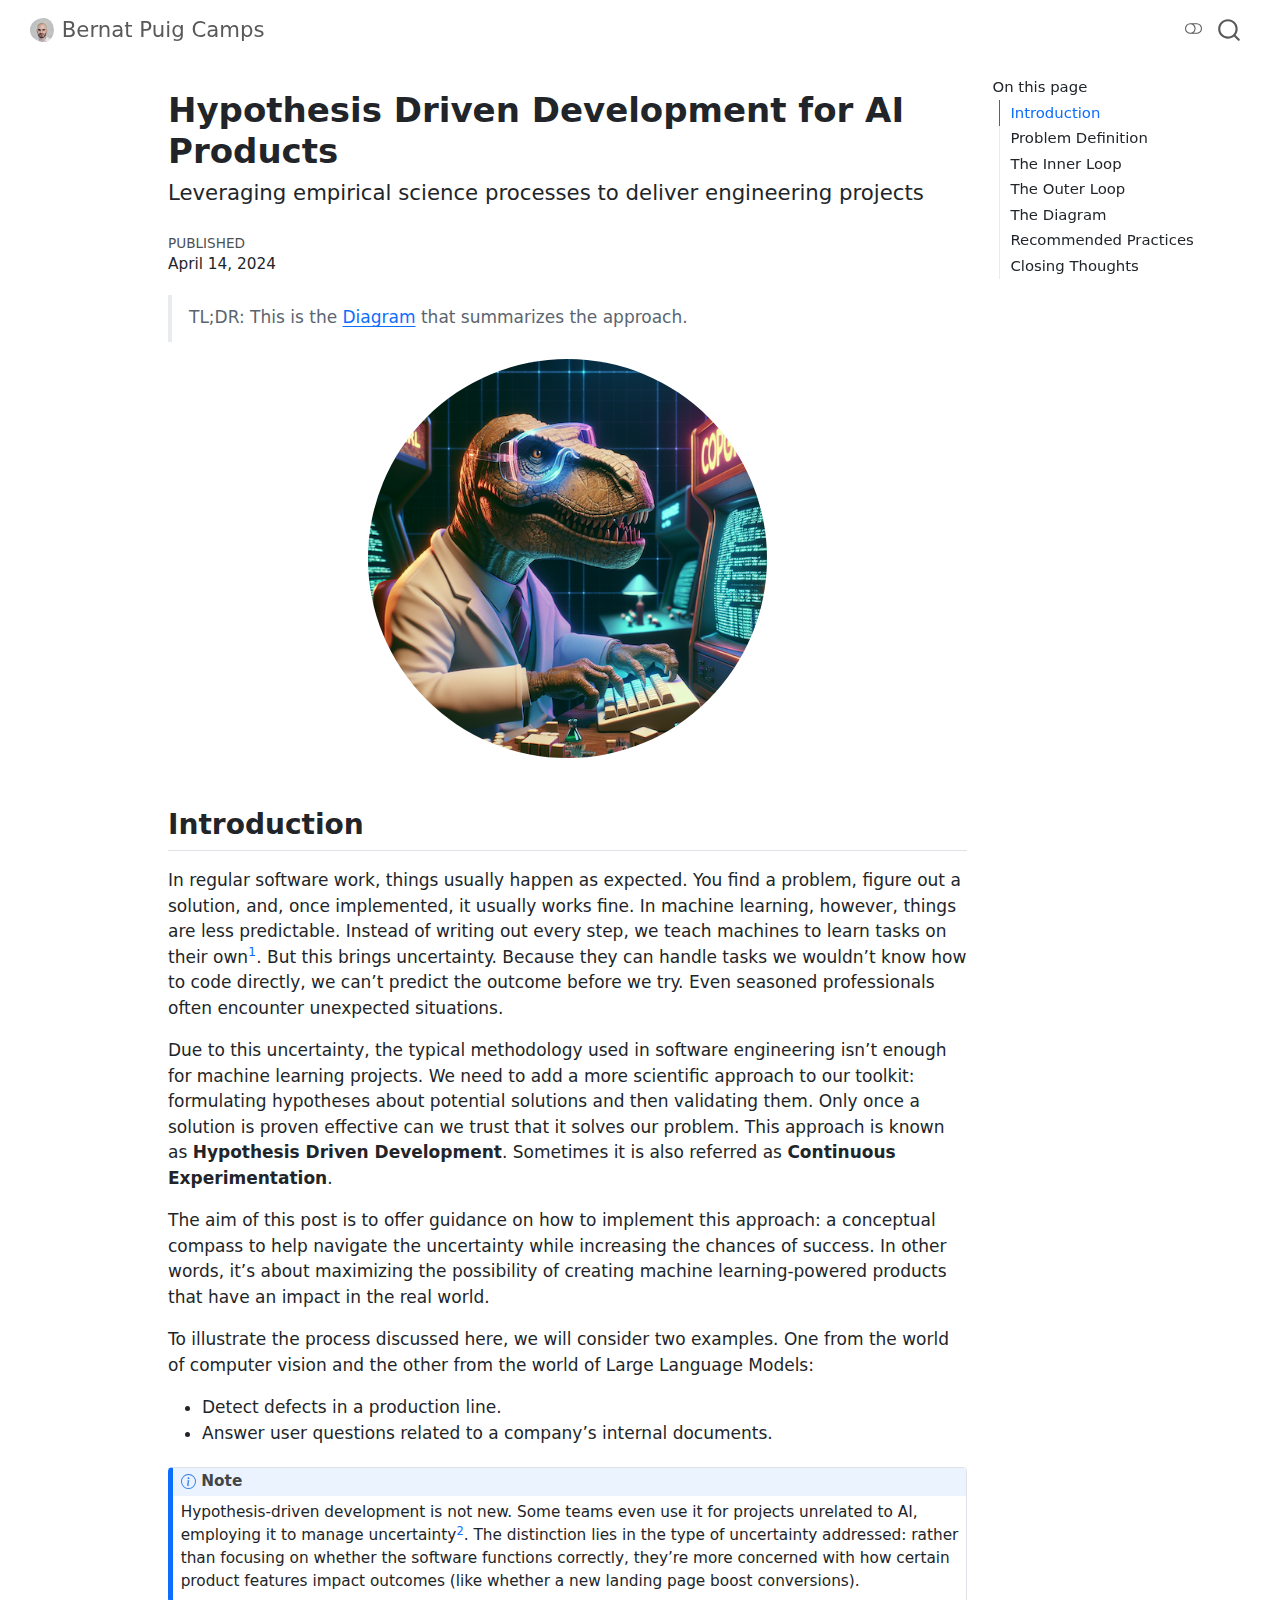
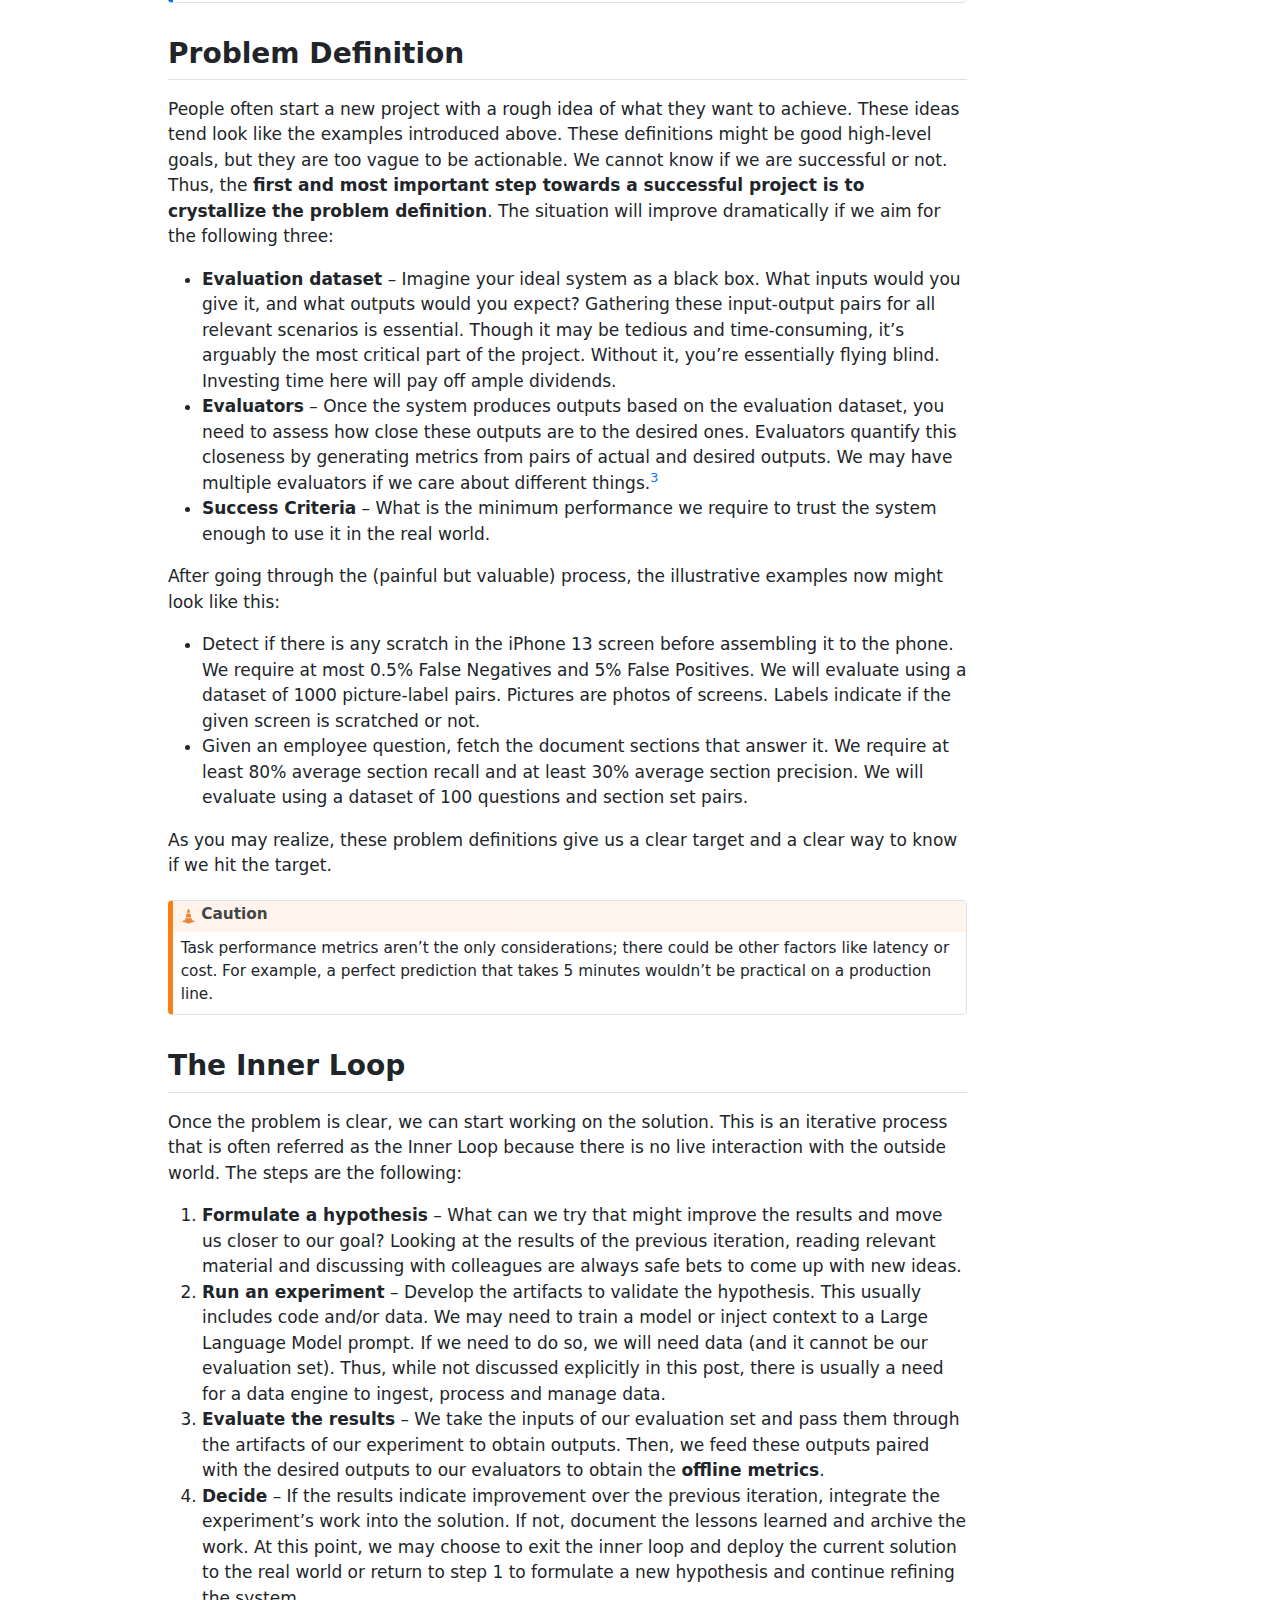
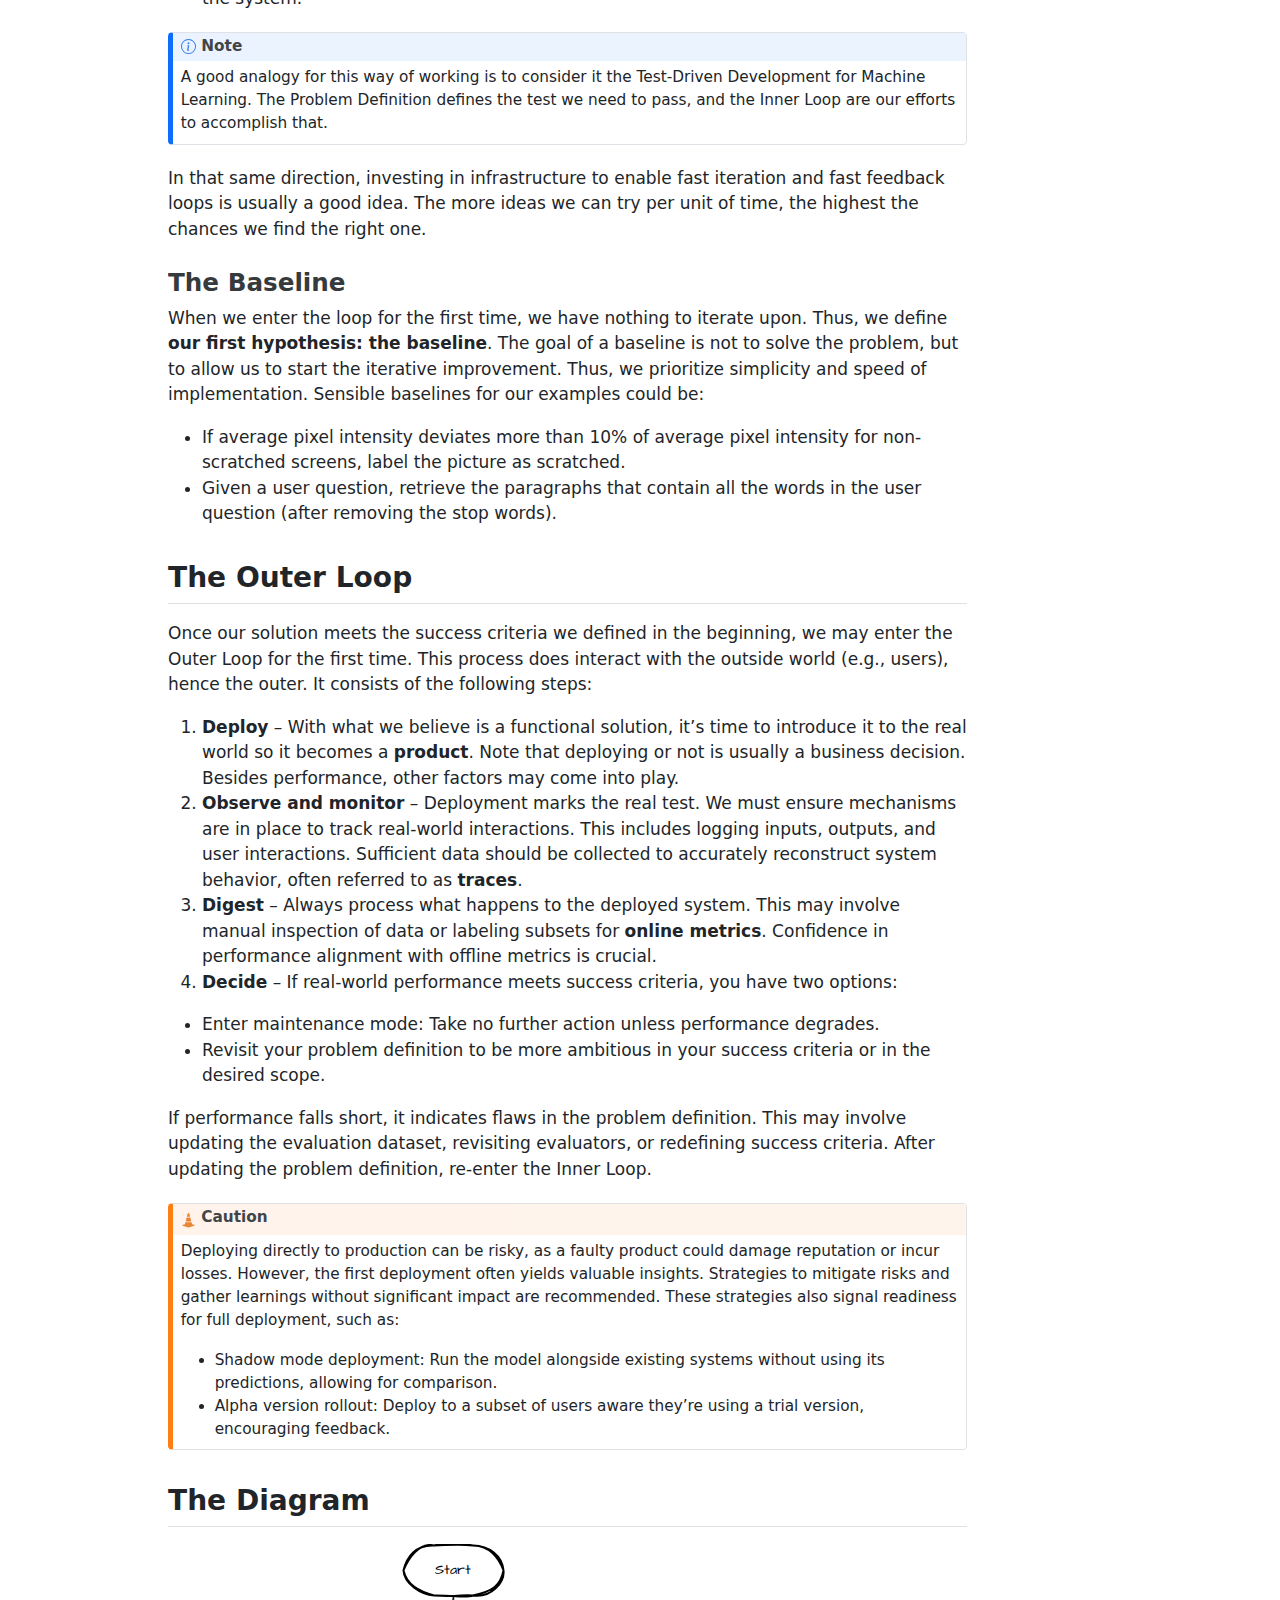
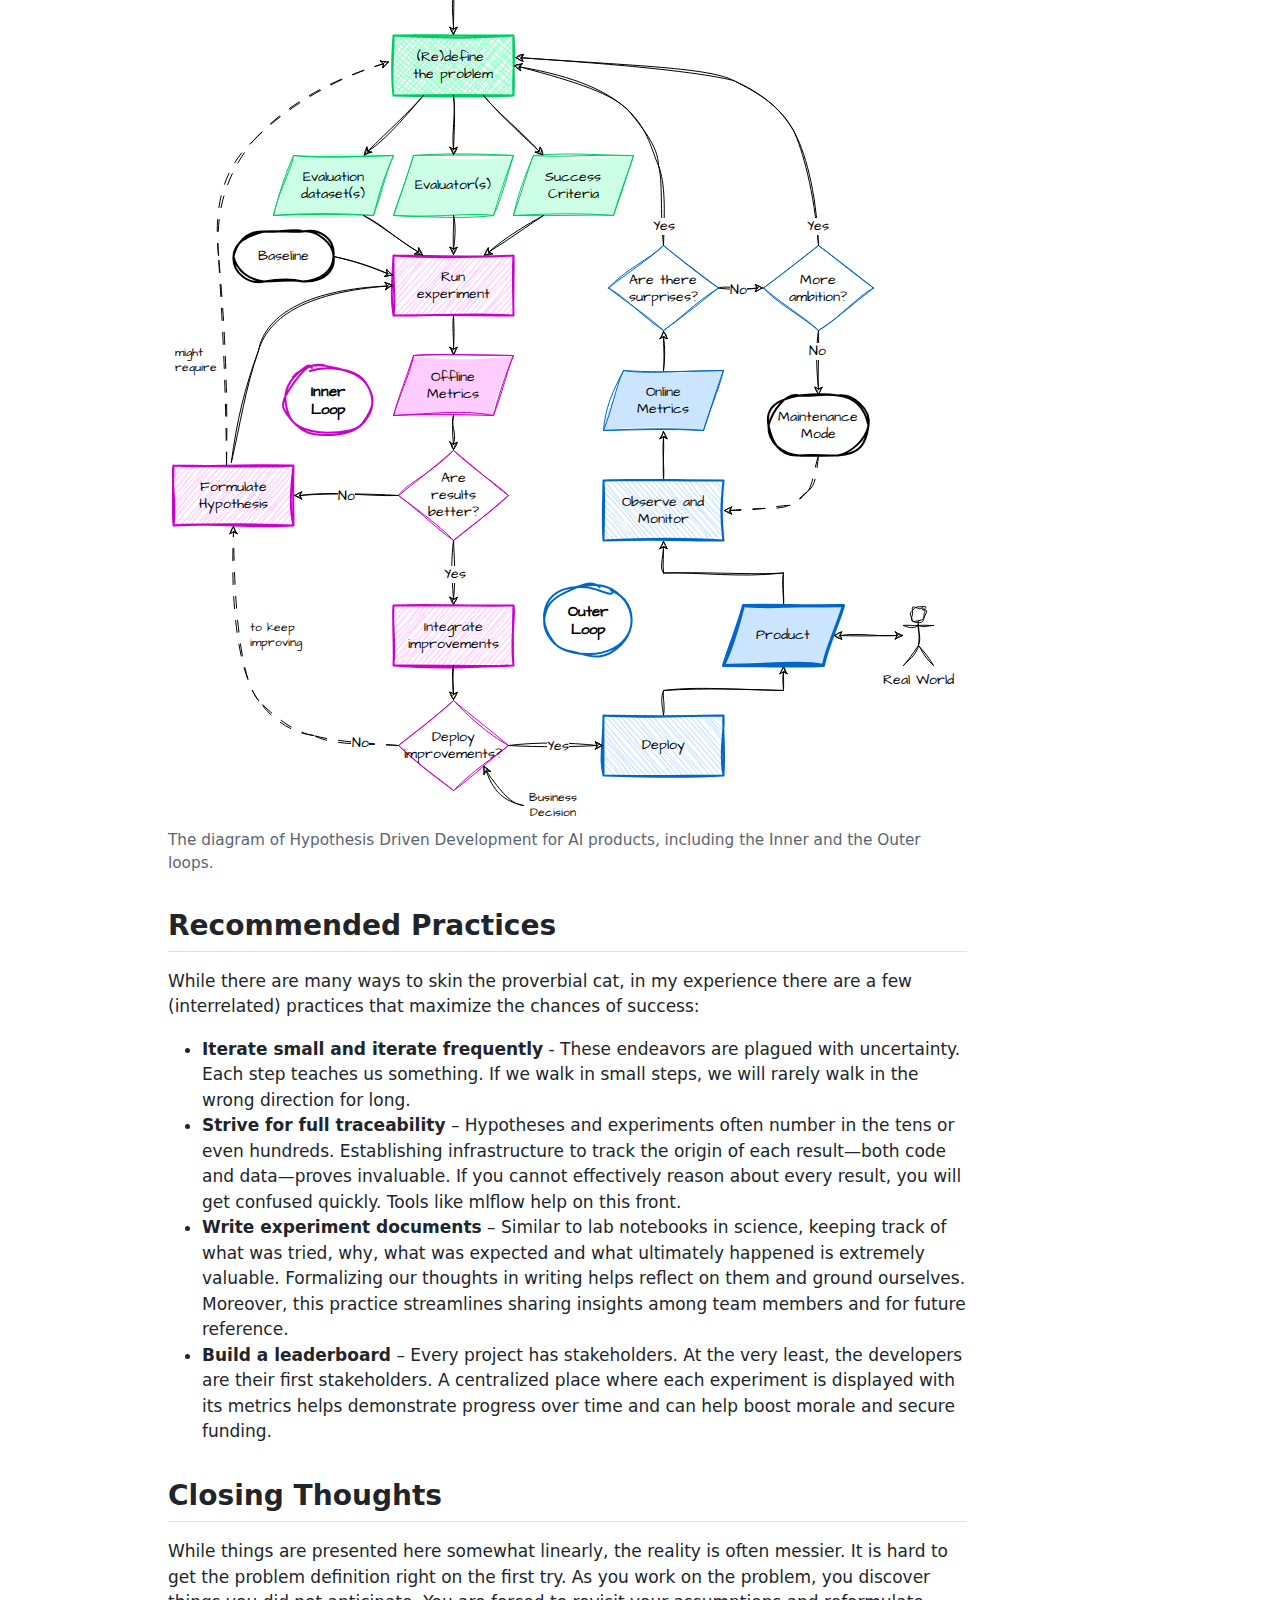
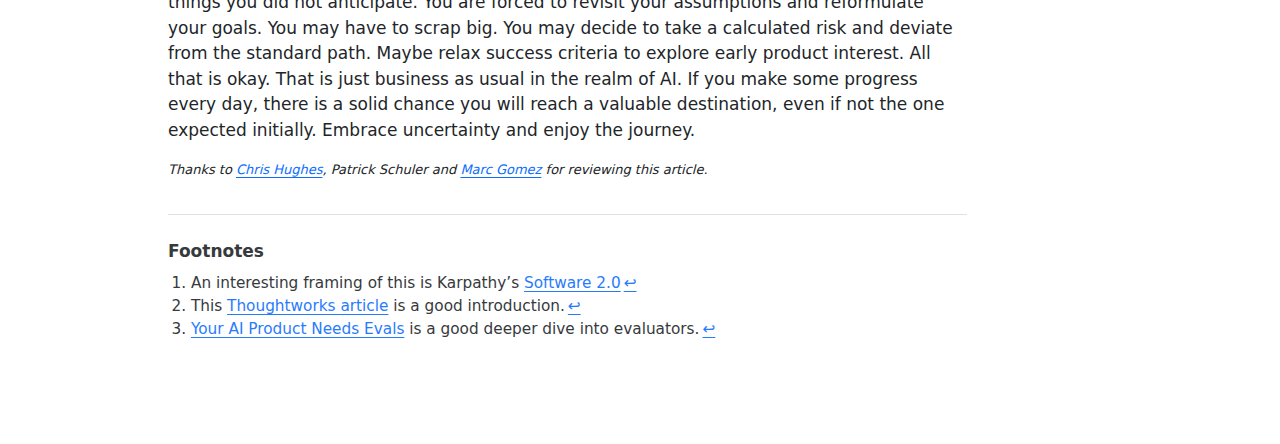
==== commit 8a206822: "Built site for gh-pages" ====
--- a/posts/hdd-for-ai/index.html
+++ b/posts/hdd-for-ai/index.html
@@ -158,7 +158,11 @@
 <p>In regular software work, things usually happen as expected. You find a problem, figure out a solution, and, once implemented, it usually works fine. In machine learning, however, things are less predictable. Instead of writing out every step, we teach machines to learn tasks on their own<a href="#fn1" class="footnote-ref" id="fnref1" role="doc-noteref"><sup>1</sup></a>. But this brings uncertainty. Because they can handle tasks we wouldn’t know how to code directly, we can’t predict the outcome before we try. Even seasoned professionals often encounter unexpected situations.</p>
 <p>Due to this uncertainty, the typical methodology used in software engineering isn’t enough for machine learning projects. We need to add a more scientific approach to our toolkit: formulating hypotheses about potential solutions and then validating them. Only once a solution is proven effective can we trust that it solves our problem. This approach is known as <strong>Hypothesis Driven Development</strong>. Sometimes it is also referred as <strong>Continuous Experimentation</strong>.</p>
 <p>The aim of this post is to offer guidance on how to implement this approach: a conceptual compass to help navigate the uncertainty while increasing the chances of success. In other words, it’s about maximizing the possibility of creating machine learning-powered products that have an impact in the real world.</p>
-<p>To illustrate the process discussed here, we will consider two examples. One from the world of computer vision and the other from the world of Large Language Models: - Detect defects in a production line. - Answer user questions related to a company’s internal documents.</p>
+<p>To illustrate the process discussed here, we will consider two examples. One from the world of computer vision and the other from the world of Large Language Models:</p>
+<ul>
+<li>Detect defects in a production line.</li>
+<li>Answer user questions related to a company’s internal documents.</li>
+</ul>
 <div class="callout callout-style-default callout-note callout-titled">
 <div class="callout-header d-flex align-content-center">
 <div class="callout-icon-container">
@@ -528,7 +532,7 @@
   });
     var localhostRegex = new RegExp(/^(?:http|https):\/\/localhost\:?[0-9]*\//);
     var mailtoRegex = new RegExp(/^mailto:/);
-      var filterRegex = new RegExp("https:\/\/bepuca\.github\.io\/bernat-blog\/");
+      var filterRegex = new RegExp("https:\/\/www\.bepuca\.dev");
     var isInternal = (href) => {
         return filterRegex.test(href) || localhostRegex.test(href) || mailtoRegex.test(href);
     }
--- a/styles.css
+++ b/styles.css
@@ -4,12 +4,6 @@
 div.quarto-post {
     border-bottom: none;
 }
-
-/* Aligns metadata and title vertically instead of horizontally */
-/* div.quarto-post.image-right {
-    flex-direction: column-reverse;
-    gap: 0px;
-} */
 
 #about-header {
     text-align: center;
@@ -61,6 +55,5 @@
 
 .acknowledgements {
     font-size: small;
-    text-align: center;
     font-style: italic;
 }
